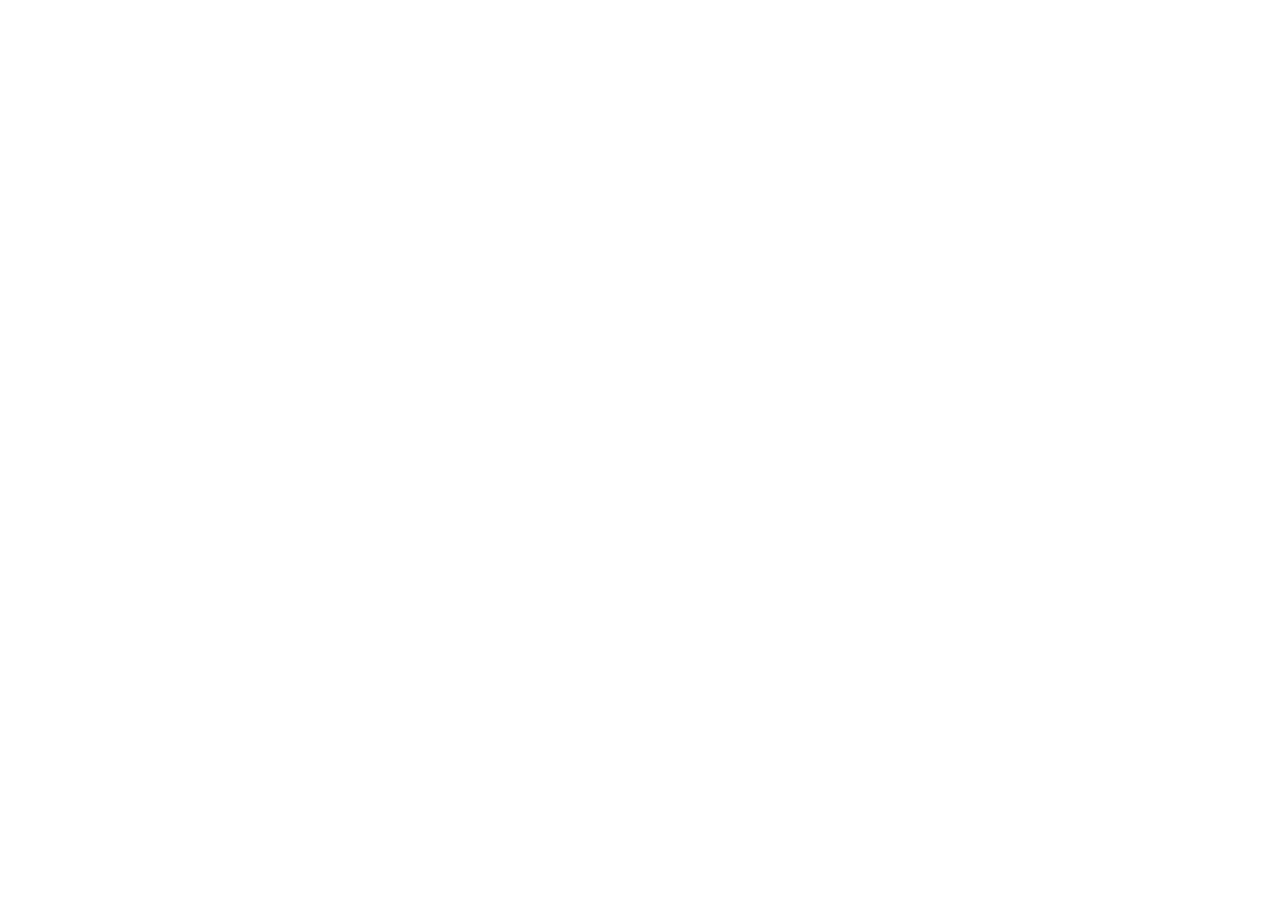
==== index.html @ 0db35cdd "Add files via upload" ====
<!doctype html>
<html lang="ko">
<head>
<meta charset="utf-8">
<meta name="viewport" content="width=device-width,initial-scale=1,viewport-fit=cover">
<title>Law-Kick</title>
<meta name="claude:viewport-fit-sides" content="cover">
<link rel="preconnect" href="https://fonts.googleapis.com">
<link rel="stylesheet" href="https://fonts.googleapis.com/css2?family=Do+Hyeon&family=Gowun+Dodum&family=IBM+Plex+Sans+KR:wght@400;500;700&display=swap">
<link rel="stylesheet" href="css/style.css">
</head>
<body>
<div id="app">
  <div class="toast" id="toast" role="status"></div>

  <!-- 로그인 -->
  <section class="screen" id="login" hidden>
    <form class="stack" style="gap:18px;padding-top:36px" id="loginForm" novalidate>
      <div class="brand">Law-Kick<small>계약서에 서명하기 전에, 먼저 한 번 겪어보기</small></div>
      <div class="field"><label for="liEmail">이메일</label><input type="email" id="liEmail" autocomplete="username" placeholder="you@example.com"></div>
      <div class="field"><label for="liPw">비밀번호</label><input type="password" id="liPw" autocomplete="current-password" placeholder="8자 이상"></div>
      <div class="err" id="liErr"></div>
      <button class="btn" type="submit">로그인</button>
      <p class="sub" style="text-align:center">처음이신가요? <button type="button" class="link" onclick="go('signup')">회원가입</button></p>
      <button type="button" class="btn line" onclick="guest()">가입 없이 둘러보기</button>
      <p class="proto">프로토타입이에요. 계정 정보는 서버가 아니라 이 브라우저에만 저장되고, 실제 서비스에서는 서버 인증으로 바뀌어요.</p>
    </form>
  </section>

  <!-- 회원가입 -->
  <section class="screen" id="signup" hidden>
    <form class="stack" style="gap:14px" id="signupForm" novalidate>
      <button type="button" class="back" onclick="go('login')">← 로그인</button>
      <h1>회원가입</h1>
      <div class="field"><label for="suNick">닉네임</label><input type="text" id="suNick" maxlength="10" placeholder="2~10자, 랭킹에 표시돼요"><div class="err" id="eNick"></div></div>
      <div class="field"><label for="suEmail">이메일</label><input type="email" id="suEmail" autocomplete="username"><div class="err" id="eEmail"></div></div>
      <div class="field"><label for="suPw">비밀번호</label><input type="password" id="suPw" autocomplete="new-password" placeholder="영문과 숫자를 섞어 8자 이상"><div class="err" id="ePw"></div></div>
      <div class="field"><label for="suPw2">비밀번호 확인</label><input type="password" id="suPw2" autocomplete="new-password"><div class="err" id="ePw2"></div></div>
      <label class="agree"><input type="checkbox" id="suAgree"><span>(필수) 이용약관과 개인정보 처리방침에 동의합니다.</span></label>
      <label class="agree"><input type="checkbox" id="suRank" checked><span>(선택) 랭킹에 닉네임과 경험치를 공개합니다.</span></label>
      <div class="err" id="eAgree"></div>
      <button class="btn" type="submit">가입하고 시작하기</button>
    </form>
  </section>

  <!-- 홈 -->
  <section class="screen" id="home" hidden>
    <div class="stack" style="gap:18px">
      <div class="row between"><div><p class="sub" id="hHello"></p><h1>오늘은 어떤 계약을<br>연습해 볼까요?</h1></div></div>
      <div class="hero">
        <div class="row between"><span class="disp" style="font-size:21px" id="hLv"></span><span class="sub" id="hDay"></span></div>
        <div class="meter"><i id="hBar"></i></div>
        <p class="sub" style="margin-top:6px" id="hNext"></p>
        <div class="stats">
          <div><b id="hXp"></b><span>경험치</span></div>
          <div><b id="hCoin"></b><span>킥 코인</span></div>
          <div><b id="hClear"></b><span>클리어 단계</span></div>
        </div>
      </div>
      <button class="next" id="hContinue"></button>
      <div class="row between"><h2>코스 선택</h2><span class="sub">3개 코스</span></div>
      <div class="stack" id="hCourses"></div>
      <p class="note">교육용 예시 시나리오예요. 법령 요약은 2026년 기준이며, 실제 사안은 전문가와 상담하세요.</p>
    </div>
  </section>

  <!-- 코스 -->
  <section class="screen" id="course" hidden>
    <div class="stack" style="gap:16px">
      <button class="back" onclick="go('home')">← 홈</button>
      <div><span class="label" id="cNo"></span><h1 id="cName"></h1><p class="sub" id="cSub"></p></div>
      <div class="stack" id="cChapters" style="gap:14px"></div>
    </div>
  </section>

  <!-- 스테이지 소개(만화) -->
  <section class="screen" id="stage" hidden>
    <div class="stack" style="gap:16px">
      <div class="row between"><button class="back" onclick="openCourse(cur.course)">← 코스</button>
        <div class="fsbar" aria-label="글자 크기"><span class="sub">글자</span><button onclick="fontStep(-1)" aria-label="글자 작게">가−</button><button onclick="fontStep(1)" aria-label="글자 크게">가+</button></div></div>
      <div><span class="label" id="sTag"></span><h1 id="sTitle"></h1></div>
      <div class="comic" id="sComic"></div>
      <div class="qcard"><b>문제</b><p style="margin-top:4px;font-weight:700" id="sQ"></p></div>
      <div class="card"><span class="label">푸는 방법</span><p style="margin-top:6px;font-size:14px">AI 진행자에게 질문할 수 있는 기회는 <b>10번</b>이에요. 스무고개처럼 물어보며 숨은 단서 2개를 찾고, 준비가 되면 답을 고르세요. 단서를 많이 찾고 질문을 아낄수록 보상이 커져요.</p></div>
      <button class="btn" onclick="startPlay()">질문 시작하기</button>
    </div>
  </section>

  <!-- 플레이 -->
  <section class="screen" id="play" hidden style="padding-bottom:180px">
    <div class="playhead">
      <div class="row between"><button class="back" onclick="go('stage',true)">← 만화 다시 보기</button><span class="sub" id="pLeft"></span></div>
      <div class="qtext" id="pQ"></div>
      <div class="qleft" id="pBar"></div>
      <div class="clues" id="pClues"></div>
    </div>
    <div class="chat" id="pChat" aria-live="polite"></div>
  </section>

  <!-- 답 고르기 -->
  <section class="screen" id="answer" hidden>
    <div class="stack" style="gap:12px">
      <button class="back" onclick="go('play',true)" id="aBack">← 질문으로 돌아가기</button>
      <div><span class="label">정답 고르기</span><h2 id="aQ" style="margin-top:4px"></h2></div>
      <div class="stack" id="aOpts" style="gap:10px"></div>
    </div>
  </section>

  <!-- 피드백 -->
  <section class="screen" id="feedback" hidden>
    <div class="stack" style="gap:14px">
      <div class="verdict" id="fVerdict"></div>
      <div class="card stack" id="fMine" style="gap:6px"></div>
      <div class="card stack" id="fExplain" style="gap:8px"></div>
      <div class="card stack" id="fLaws" style="gap:12px"></div>
      <div class="ai" id="fAi"></div>
      <div class="stack" id="fBtns" style="gap:10px"></div>
    </div>
  </section>

  <!-- 쇼츠 몰아보기 -->
  <section class="screen" id="shorts" hidden>
    <div class="stack" style="gap:16px">
      <div><h1>쇼츠 몰아보기</h1><p class="sub" style="margin-top:6px">챕터마다 시작 전에 보는 1분 배경지식이에요. 시작한 챕터의 쇼츠는 여기서 언제든 다시 볼 수 있어요.</p></div>
      <button class="btn hot" onclick="playAll()">열린 쇼츠 전체 이어보기</button>
      <div id="shList" class="stack" style="gap:18px"></div>
    </div>
  </section>

  <!-- 랭킹 -->
  <section class="screen" id="rank" hidden>
    <div class="stack" style="gap:16px">
      <div class="row between"><h1>랭킹</h1><span class="pill" id="rSrc"></span></div>
      <p class="sub" id="rDesc"></p>
      <div class="podium" id="rPodium"></div>
      <div class="card" id="rList" style="padding-block:6px"></div>
    </div>
  </section>

  <!-- 마이페이지 -->
  <section class="screen" id="my" hidden>
    <div class="stack" style="gap:14px">
      <div class="row between"><div><span class="label">마이페이지</span><h1 id="mNick"></h1><p class="sub" id="mEmail"></p></div><span class="pill gold" id="mDay"></span></div>
      <div class="kv">
        <div><span class="sub">레벨</span><b id="mLv"></b></div>
        <div><span class="sub">경험치</span><b id="mXp"></b></div>
        <div><span class="sub">킥 코인</span><b id="mCoin"></b></div>
        <div><span class="sub">클리어 단계</span><b id="mClear"></b></div>
      </div>
      <div class="card"><span class="label">획득 배지</span><div class="badges" id="mBadges" style="margin-top:8px"></div></div>
      <div class="card"><span class="label">진행한 시나리오</span><div id="mHist" style="margin-top:4px"></div></div>
      <button class="btn line" onclick="logout()">로그아웃</button>
      <button class="btn line" onclick="resetMe()" id="mReset">진행 기록 초기화</button>
    </div>
  </section>

  <div class="composer" id="composer" hidden>
    <div class="inner">
      <div class="chips" id="chips"></div>
      <form class="inputrow" id="askForm">
        <input id="askInput" autocomplete="off" placeholder="진행자에게 질문하기" maxlength="120" aria-label="진행자에게 질문">
        <button class="btn" type="submit" id="askBtn">질문</button>
      </form>
      <div class="mode" id="modeNote"></div>
    </div>
  </div>

  <nav class="tabbar" id="tabbar" hidden>
    <div class="inner">
      <button class="tab" data-t="home" onclick="go('home')"><svg viewBox="0 0 24 24"><path d="M3 11l9-7 9 7v9a1 1 0 0 1-1 1h-5v-6h-6v6H4a1 1 0 0 1-1-1z"/></svg>홈</button>
      <button class="tab" data-t="shorts" onclick="go('shorts')"><svg viewBox="0 0 24 24"><rect x="6" y="3" width="12" height="18" rx="3"/><path d="M10.5 9.5v5l4-2.5z"/></svg>쇼츠</button>
      <button class="tab" data-t="rank" onclick="go('rank')"><svg viewBox="0 0 24 24"><path d="M8 21V11H4v10zM14 21V5h-4v16zM20 21v-7h-4v7z"/></svg>랭킹</button>
      <button class="tab" data-t="my" onclick="go('my')"><svg viewBox="0 0 24 24"><circle cx="12" cy="8" r="4"/><path d="M4 21c1-4 4-6 8-6s7 2 8 6"/></svg>마이</button>
    </div>
  </nav>

  <div class="player" id="player" hidden></div>
  <div class="modal" id="modal" hidden></div>
</div>

<script src="js/data.js"></script>
<script src="js/app.js"></script>
</body>
</html>
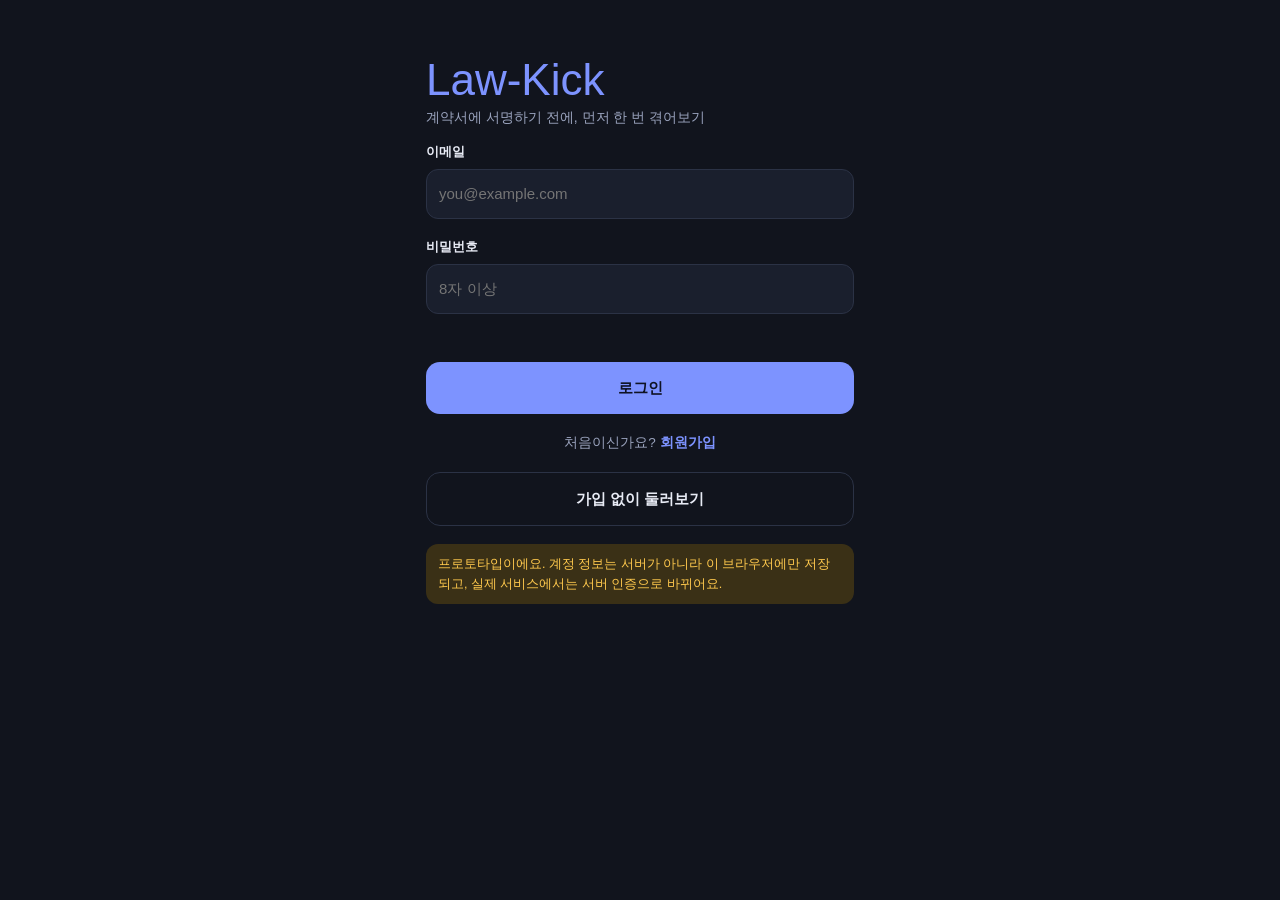
==== commit 7debc5f3: "Modify hero section visibility in index.html" ====
--- a/index.html
+++ b/index.html
@@ -47,10 +47,18 @@
   <section class="screen" id="home" hidden>
     <div class="stack" style="gap:18px">
       <div class="row between"><div><p class="sub" id="hHello"></p><h1>오늘은 어떤 계약을<br>연습해 볼까요?</h1></div></div>
-      <div class="hero">
-        <div class="row between"><span class="disp" style="font-size:21px" id="hLv"></span><span class="sub" id="hDay"></span></div>
-        <div class="meter"><i id="hBar"></i></div>
+      <div class="hero" hidden>
+        <div class="row between">
+          <span class="disp" style="font-size:21px" id="hLv"></span>
+          <span class="sub" id="hDay"></span>
+        </div>
+
+        <div class="meter">
+          <i id="hBar"></i>
+        </div>
+
         <p class="sub" style="margin-top:6px" id="hNext"></p>
+
         <div class="stats">
           <div><b id="hXp"></b><span>경험치</span></div>
           <div><b id="hCoin"></b><span>킥 코인</span></div>
--- a/css/style.css
+++ b/css/style.css
@@ -0,0 +1,335 @@
+/* 한 손 모바일 앱: 하단 탭 4개, 카드 대신 여백과 굵은 제목으로 위계, 만화 패널은 세로 웹툰 문법 */
+:root{
+  --bg:#eef1f7; --card:#ffffff; --ink:#1b2133; --sub:#5d6683; --line:#dde2ee;
+  --brand:#2f4bd6; --brand-soft:#e3e8ff; --on-brand:#ffffff;
+  --hot:#f25c2e; --hot-soft:#ffece4;
+  --good:#138a55; --good-soft:#dff4ea; --bad:#d23c44; --bad-soft:#fde8e9;
+  --gold:#c98a00; --gold-soft:#fff3d1;
+  --clue:#fff2cc; --clue-ink:#7a5600;
+  --me:#2f4bd6; --bot:#ffffff;
+  --sc-sky:#cfe0ff; --sc-wall:#f3ede4; --sc-floor:#e2d6c4; --sc-acc:#9fb3e8; --sc-win:#ffffff; --sc-dark:#24305a; --sc-desk:#c9a57c; --sc-shelf:#e9eef8;
+  --panel-line:#1b2133;
+  --display:"Do Hyeon","Apple SD Gothic Neo","Malgun Gothic",sans-serif;
+  --body:"IBM Plex Sans KR","Apple SD Gothic Neo","Malgun Gothic",sans-serif;
+  --comic:"Gowun Dodum","Apple SD Gothic Neo","Malgun Gothic",sans-serif;
+  --fs:15px;
+}
+@media (prefers-color-scheme: light){:root:not([data-theme="dark"]){
+  --bg:#11141d; --card:#1a1f2d; --ink:#e8ebf5; --sub:#9aa3bd; --line:#2b3245;
+  --brand:#7d93ff; --brand-soft:#232c4d; --on-brand:#0f1324;
+  --hot:#ff8a63; --hot-soft:#3a2219; --good:#4cc78f; --good-soft:#173328; --bad:#ff7b80; --bad-soft:#3a1d20;
+  --gold:#ffc94d; --gold-soft:#3a3016; --clue:#3a3016; --clue-ink:#ffd77a; --me:#5f78ff; --bot:#232a3c;
+  --sc-sky:#2b3a66; --sc-wall:#3a3631; --sc-floor:#4a3f33; --sc-acc:#46598f; --sc-win:#c9d6ff; --sc-dark:#0c1124; --sc-desk:#6e5638; --sc-shelf:#2a3247;
+  --panel-line:#8d97b5; color-scheme:dark}}
+:root[data-theme="light"]{
+  --bg:#11141d; --card:#1a1f2d; --ink:#e8ebf5; --sub:#9aa3bd; --line:#2b3245;
+  --brand:#7d93ff; --brand-soft:#232c4d; --on-brand:#0f1324;
+  --hot:#ff8a63; --hot-soft:#3a2219; --good:#4cc78f; --good-soft:#173328; --bad:#ff7b80; --bad-soft:#3a1d20;
+  --gold:#ffc94d; --gold-soft:#3a3016; --clue:#3a3016; --clue-ink:#ffd77a; --me:#5f78ff; --bot:#232a3c;
+  --sc-sky:#2b3a66; --sc-wall:#3a3631; --sc-floor:#4a3f33; --sc-acc:#46598f; --sc-win:#c9d6ff; --sc-dark:#0c1124; --sc-desk:#6e5638; --sc-shelf:#2a3247;
+  --panel-line:#8d97b5; color-scheme:dark}
+*{box-sizing:border-box}
+[hidden]{display:none!important}
+html,body{height:100%}
+body{margin:0;background:var(--bg);color:var(--ink);font-family:var(--body);font-size:var(--fs);line-height:1.6}
+button,input{font:inherit;color:inherit}
+#app{max-width:460px;margin:0 auto;min-height:100%;position:relative}
+.screen{padding-left:max(16px,env(safe-area-inset-left,0px));padding-right:max(16px,env(safe-area-inset-right,0px));padding-block:22px 110px}
+h1,h2,h3,.disp{font-family:var(--display);font-weight:400;letter-spacing:.01em;text-wrap:balance;margin:0}
+h1{font-size:28px;line-height:1.2} h2{font-size:21px;line-height:1.3} h3{font-size:18px;line-height:1.3}
+p{margin:0}
+.sub{color:var(--sub);font-size:.9em}
+.stack{display:flex;flex-direction:column;gap:12px}
+.row{display:flex;align-items:center;gap:10px}
+.between{justify-content:space-between}
+.grow{flex:1;min-width:0}
+.card{background:var(--card);border:1px solid var(--line);border-radius:16px;padding:16px}
+.label{font-size:11.5px;font-weight:700;letter-spacing:.08em;color:var(--sub)}
+.btn{display:block;width:100%;border:0;border-radius:14px;padding:14px 16px;font-weight:700;font-size:15px;background:var(--brand);color:var(--on-brand);cursor:pointer;text-align:center}
+.btn.soft{background:var(--brand-soft);color:var(--brand)}
+.btn.line{background:transparent;border:1px solid var(--line);color:var(--ink)}
+.btn.hot{background:var(--hot);color:#fff}
+.btn:disabled{opacity:.45;cursor:default}
+.link{background:none;border:0;padding:0;color:var(--brand);font-weight:700;cursor:pointer}
+.back{background:none;border:0;padding:0;color:var(--sub);font-size:14px;cursor:pointer}
+:focus-visible{outline:3px solid var(--hot);outline-offset:2px}
+.pill{display:inline-block;font-size:12px;font-weight:700;padding:4px 9px;border-radius:99px;background:var(--brand-soft);color:var(--brand);white-space:nowrap}
+.pill.good{background:var(--good-soft);color:var(--good)} .pill.gold{background:var(--gold-soft);color:var(--gold)} .pill.mute{background:var(--line);color:var(--sub)}
+
+/* 인증 */
+.brand{font-family:var(--display);font-size:44px;line-height:1;color:var(--brand)}
+.brand small{display:block;font-family:var(--body);font-size:14px;color:var(--sub);margin-top:8px;font-weight:500}
+.field{display:flex;flex-direction:column;gap:6px}
+.field label{font-size:13px;font-weight:700}
+.field input[type=text],.field input[type=email],.field input[type=password]{border:1px solid var(--line);background:var(--card);border-radius:12px;padding:12px;font-size:15px;width:100%}
+.err{color:var(--bad);font-size:12.5px;min-height:1em}
+.agree{display:flex;gap:8px;align-items:flex-start;font-size:13.5px}
+.agree input{width:18px;height:18px;margin-top:3px;flex:none}
+.proto{background:var(--gold-soft);color:var(--gold);border-radius:12px;padding:10px 12px;font-size:12.5px}
+
+/* 홈 */
+.hero{background:var(--brand);color:var(--on-brand);border-radius:20px;padding:18px}
+.hero .sub{color:inherit;opacity:.8}
+.meter{height:8px;border-radius:99px;background:rgba(255,255,255,.28);overflow:hidden;margin-top:10px}
+.meter i{display:block;height:100%;background:currentColor;border-radius:99px;transition:width .4s}
+.stats{display:grid;grid-template-columns:repeat(3,minmax(0,1fr));gap:8px;margin-top:14px;font-variant-numeric:tabular-nums}
+.stats div{background:rgba(255,255,255,.14);border-radius:12px;padding:8px 10px}
+.stats b{display:block;font-size:18px}
+.stats span{font-size:11.5px;opacity:.85}
+.course{display:grid;grid-template-columns:56px 1fr auto;gap:12px;align-items:center;width:100%;text-align:left;cursor:pointer;background:var(--card);border:1px solid var(--line);border-radius:18px;padding:14px}
+.course .mk{width:56px;height:56px;border-radius:16px;display:grid;place-items:center;font-family:var(--display);font-size:20px;background:var(--brand-soft);color:var(--brand)}
+.course b{display:block;font-size:16.5px}
+.mini{height:6px;border-radius:99px;background:var(--line);overflow:hidden;margin-top:8px}
+.mini i{display:block;height:100%;background:var(--brand)}
+.next{display:flex;gap:12px;align-items:center;background:var(--hot-soft);border-radius:19px;padding:18px;cursor:pointer;width:100%;border:1px solid #E85B2A; box-shadow: 0 3px 14px rgba(31, 48, 90, .045);text-align:left;transition: transform .15s, box-shadow .15s;}
+.next .go{margin-left:auto;font-weight:700;color:var(--hot);white-space:nowrap}
+
+/* 코스 지도 */
+.chap{background:var(--card);border:1px solid var(--line);border-radius:18px;padding:16px}
+.chap.locked{opacity:.6}
+.path{display:flex;flex-direction:column;gap:0;margin-top:12px}
+.node{display:grid;grid-template-columns:44px 1fr auto;gap:12px;align-items:center;padding:8px 0;width:100%;background:none;border:0;text-align:left;cursor:pointer;position:relative}
+.node:disabled{cursor:default}
+.node .dot{width:44px;height:44px;border-radius:50%;display:grid;place-items:center;font-family:var(--display);font-size:18px;border:2px solid var(--line);background:var(--card);color:var(--sub);position:relative;z-index:1}
+.node.open .dot{border-color:var(--brand);color:var(--brand)}
+.node.clear .dot{background:var(--good);border-color:var(--good);color:#fff}
+.node:not(:last-child)::after{content:"";position:absolute;left:21px;top:52px;bottom:-8px;width:2px;background:var(--line)}
+.shortbtn{display:flex;align-items:center;gap:8px;background:var(--brand-soft);color:var(--brand);border:0;border-radius:12px;padding:9px 12px;font-weight:700;font-size:13.5px;cursor:pointer}
+
+/* 만화 */
+.comic{display:flex;flex-direction:column;gap:14px}
+.panel{margin:0;background:var(--card);border:2px solid var(--panel-line);border-radius:6px;overflow:hidden}
+.panel .cap{background:var(--ink);color:var(--bg);font-family:var(--comic);font-size:calc(var(--fs) - 1px);padding:8px 12px;line-height:1.5}
+.panel svg{display:block;width:100%;height:auto}
+.bubbles{display:flex;flex-direction:column;gap:8px;padding:12px}
+.bub{position:relative;max-width:88%;font-family:var(--comic);font-size:calc(var(--fs) + 1px);line-height:1.55;background:var(--card);border:2px solid var(--panel-line);border-radius:18px;padding:9px 13px}
+.bub b{display:block;font-family:var(--body);font-size:11.5px;color:var(--sub);margin-bottom:1px}
+.bub.l{align-self:flex-start;border-top-left-radius:4px}
+.bub.r{align-self:flex-end;border-top-right-radius:4px}
+.bub.think{border-style:dashed}
+.fsbar{display:flex;gap:6px;align-items:center}
+.fsbar button{border:1px solid var(--line);background:var(--card);border-radius:10px;padding:4px 10px;cursor:pointer;font-weight:700}
+.qcard{background:var(--hot-soft);border-radius:16px;padding:14px}
+.qcard b{color:var(--hot)}
+
+/* 플레이 */
+.playhead{position:sticky;top:env(safe-area-inset-top,0px);z-index:5;background:var(--bg);padding-block:12px 8px;margin-top:-12px}
+.qtext{font-weight:700;font-size:14.5px;background:var(--card);border:1px solid var(--line);border-radius:12px;padding:10px 12px;margin-top:8px}
+.qleft{display:flex;gap:3px;margin-top:8px}
+.qleft i{flex:1;height:6px;border-radius:99px;background:var(--brand)}
+.qleft i.used{background:var(--line)}
+.clues{display:grid;grid-template-columns:repeat(2,minmax(0,1fr));gap:6px;margin-top:8px}
+.clue{font-size:12.5px;line-height:1.35;border-radius:10px;padding:8px 10px;background:var(--card);border:1px dashed var(--line);color:var(--sub)}
+.clue.on{background:var(--clue);border:1px solid transparent;color:var(--clue-ink);font-weight:700}
+.chat{display:flex;flex-direction:column;gap:10px;margin-top:12px}
+.msg{max-width:86%;padding:10px 13px;border-radius:16px;font-size:14.5px;white-space:pre-wrap;word-break:keep-all;overflow-wrap:anywhere}
+.msg.bot{background:var(--bot);border:1px solid var(--line);border-top-left-radius:4px;align-self:flex-start}
+.msg.me{background:var(--me);color:#fff;border-top-right-radius:4px;align-self:flex-end}
+.msg.sys{align-self:center;background:var(--clue);color:var(--clue-ink);font-size:12.5px;font-weight:700;border-radius:99px;padding:5px 12px}
+.msg .who{display:block;font-size:11.5px;font-weight:700;color:var(--sub);margin-bottom:2px}
+.typing{opacity:.6}
+.composer{position:fixed;left:0;right:0;bottom:0;z-index:8;background:var(--bg);border-top:1px solid var(--line);padding-left:max(12px,env(safe-area-inset-left,0px));padding-right:max(12px,env(safe-area-inset-right,0px));padding-top:8px;padding-bottom:calc(10px + env(safe-area-inset-bottom,0px))}
+.composer .inner{max-width:436px;margin:0 auto;display:flex;flex-direction:column;gap:8px}
+.chips{display:flex;gap:6px;overflow-x:auto;padding-bottom:2px;scrollbar-width:none}
+.chip{flex:none;border:1px solid var(--line);background:var(--card);border-radius:99px;padding:6px 11px;font-size:12.5px;cursor:pointer}
+.chip.go{background:var(--hot);border-color:var(--hot);color:#fff;font-weight:700}
+.chip.gold{background:var(--gold-soft);border-color:transparent;color:var(--gold);font-weight:700}
+.inputrow{display:flex;gap:8px}
+.inputrow input{flex:1;min-width:0;border:1px solid var(--line);background:var(--card);border-radius:12px;padding:11px 12px;font-size:15px}
+.inputrow .btn{width:auto;padding:0 16px}
+.mode{font-size:11.5px;color:var(--sub);text-align:center}
+
+/* 답/피드백 */
+.opt{display:block;width:100%;text-align:left;background:var(--card);border:2px solid var(--line);border-radius:14px;padding:13px 14px;font-size:14.5px;cursor:pointer}
+.opt:disabled{cursor:default}
+.opt.right{border-color:var(--good);background:var(--good-soft)}
+.opt.wrong{border-color:var(--bad);background:var(--bad-soft)}
+.verdict{border-radius:18px;padding:18px;text-align:center}
+.verdict.ok{background:var(--good-soft);color:var(--good)} .verdict.no{background:var(--bad-soft);color:var(--bad)}
+.verdict .disp{font-size:30px}
+.law{border-left:3px solid var(--brand);padding:2px 0 2px 12px}
+.law b{display:block;font-size:14px}
+.law p{font-size:13.5px;color:var(--sub)}
+.ai{border:1px solid var(--brand);border-radius:16px;padding:16px;background:var(--card)}
+.ai ul{margin:6px 0 0;padding-left:18px}
+.ai li{margin-bottom:4px}
+.skel{height:12px;border-radius:6px;background:var(--line);margin-top:8px;animation:pulse 1.2s infinite}
+@keyframes pulse{50%{opacity:.4}}
+
+/* 쇼츠 몰아보기 */
+.sgrid{display:grid;grid-template-columns:repeat(3,minmax(0,1fr));gap:8px}
+.thumb{aspect-ratio:9/16;max-width:100%;border:0;border-radius:12px;padding:10px 8px;color:#fff;text-align:left;display:flex;flex-direction:column;justify-content:space-between;cursor:pointer;position:relative;overflow:hidden}
+.thumb b{font-family:var(--display);font-weight:400;font-size:15px;line-height:1.25}
+.thumb small{font-size:10.5px;opacity:.85}
+.thumb.lock{filter:grayscale(1);opacity:.55}
+.thumb .seen{position:absolute;top:8px;right:8px;font-size:10px;background:rgba(0,0,0,.35);padding:2px 6px;border-radius:99px}
+.c-jeonse{background:linear-gradient(160deg,#2f4bd6,#1a2a7a)} .c-work{background:linear-gradient(160deg,#e0663f,#8f2f17)} .c-used{background:linear-gradient(160deg,#16936a,#0b4a35)}
+
+/* 랭킹 */
+.rank{display:grid;grid-template-columns:36px 1fr auto;gap:10px;align-items:center;padding:10px 0;border-bottom:1px solid var(--line);font-variant-numeric:tabular-nums}
+.rank:last-child{border-bottom:0}
+.rank .no{font-family:var(--display);font-size:20px;text-align:center;color:var(--sub)}
+.rank.top .no{color:var(--gold)}
+.rank.mine{background:var(--brand-soft);border-radius:12px;padding-inline:8px;border-bottom-color:transparent}
+.podium{display:grid;grid-template-columns:repeat(3,minmax(0,1fr));gap:8px;align-items:end;text-align:center}
+.podium div{background:var(--card);border:1px solid var(--line);border-radius:14px;padding:10px 6px}
+.podium .p1{padding-block:20px;border-color:var(--gold)}
+.podium b{display:block;font-family:var(--display);font-weight:400;font-size:24px;color:var(--gold)}
+.podium span{display:block;overflow:hidden;text-overflow:ellipsis;white-space:nowrap}
+
+/* 마이 */
+.kv{display:grid;grid-template-columns:repeat(2,minmax(0,1fr));gap:8px;font-variant-numeric:tabular-nums}
+.kv div{background:var(--card);border:1px solid var(--line);border-radius:14px;padding:12px}
+.kv b{display:block;font-size:22px;font-family:var(--display);font-weight:400}
+.badges{display:flex;gap:8px;flex-wrap:wrap}
+.badge{font-size:12.5px;font-weight:700;padding:6px 10px;border-radius:99px;background:var(--gold-soft);color:var(--gold)}
+.hist{display:grid;grid-template-columns:1fr auto;gap:8px;align-items:center;padding:9px 0;border-bottom:1px solid var(--line)}
+.hist:last-child{border-bottom:0}
+
+/* 탭바 */
+.tabbar{position:fixed;left:0;right:0;bottom:0;z-index:7;background:var(--card);border-top:1px solid var(--line);padding-bottom:env(safe-area-inset-bottom,0px);padding-left:env(safe-area-inset-left,0px);padding-right:env(safe-area-inset-right,0px)}
+.tabbar .inner{max-width:460px;margin:0 auto;display:grid;grid-template-columns:repeat(4,1fr)}
+.tab{background:none;border:0;padding:9px 0 11px;font-size:11.5px;color:var(--sub);cursor:pointer;display:flex;flex-direction:column;align-items:center;gap:3px}
+.tab svg{width:22px;height:22px;stroke:currentColor;fill:none;stroke-width:1.8;stroke-linecap:round;stroke-linejoin:round}
+.tab[aria-current="page"]{color:var(--brand);font-weight:700}
+
+/* 쇼츠 플레이어 (단일 다크 룩) */
+.player{position:fixed;inset:0;z-index:30;background:#05070d;display:flex;align-items:center;justify-content:center;padding-top:env(safe-area-inset-top,0px);padding-bottom:env(safe-area-inset-bottom,0px)}
+.reel{position:relative;height:100%;max-height:860px;aspect-ratio:9/16;max-width:100%;overflow:hidden;color:#fff}
+@media (max-aspect-ratio:9/16){.reel{width:100%;height:auto}}
+.reel .bars{position:absolute;top:12px;left:12px;right:12px;display:flex;gap:4px;z-index:3}
+.reel .bars i{flex:1;height:3px;border-radius:2px;background:rgba(255,255,255,.3);overflow:hidden}
+.reel .bars i span{display:block;height:100%;width:0;background:#fff}
+.reel .top{position:absolute;top:24px;left:14px;right:14px;display:flex;justify-content:space-between;align-items:center;z-index:3;font-size:12.5px}
+.reel .top button{background:rgba(0,0,0,.35);border:0;color:#fff;border-radius:99px;padding:6px 11px;font-size:12.5px;font-weight:700;cursor:pointer}
+.slide{position:absolute;inset:0;display:flex;flex-direction:column;justify-content:center;padding:70px 26px 120px;gap:16px}
+.slide .k{font-size:13px;font-weight:700;letter-spacing:.06em;opacity:.85}
+.slide .big{font-family:var(--display);font-size:clamp(30px,9vw,44px);line-height:1.15;white-space:pre-line}
+.slide .body{font-size:16px;line-height:1.6;opacity:.95}
+.slide .viz{display:flex;flex-wrap:wrap;gap:8px}
+.slide .viz span{background:rgba(255,255,255,.16);border:1px solid rgba(255,255,255,.35);border-radius:10px;padding:7px 11px;font-weight:700;font-size:14px}
+.slide>*{animation:rise .5s both}
+.slide .big{animation-delay:.08s} .slide .body{animation-delay:.18s} .slide .viz{animation-delay:.28s}
+@keyframes rise{from{opacity:0;transform:translateY(14px)}to{opacity:1;transform:none}}
+.reel .tapL,.reel .tapR{position:absolute;top:60px;bottom:110px;width:40%;z-index:2;background:none;border:0;cursor:pointer}
+.reel .tapL{left:0}.reel .tapR{right:0}
+.reel .bottom{position:absolute;left:16px;right:16px;bottom:22px;z-index:3;display:flex;flex-direction:column;gap:8px}
+.reel .bottom .btn{background:#fff;color:#111}
+.reel .ctrl{display:flex;justify-content:space-between;font-size:12.5px;opacity:.9}
+.reel .ctrl button{background:none;border:0;color:#fff;font-weight:700;cursor:pointer;padding:4px}
+.reel .wm{position:absolute;right:16px;bottom:100px;font-family:var(--display);font-size:14px;opacity:.6;z-index:2}
+
+/* 보상 모달 */
+.modal{position:fixed;inset:0;z-index:25;background:rgba(10,14,28,.55);display:flex;align-items:center;justify-content:center;padding:24px}
+.modal .box{background:var(--card);border-radius:22px;padding:22px;max-width:340px;width:100%;text-align:center;display:flex;flex-direction:column;gap:12px;animation:pop .35s both}
+@keyframes pop{from{transform:scale(.85);opacity:0}to{transform:none;opacity:1}}
+.rewards{display:flex;justify-content:center;gap:10px;flex-wrap:wrap}
+.rewards span{background:var(--gold-soft);color:var(--gold);font-weight:700;border-radius:12px;padding:8px 12px;font-variant-numeric:tabular-nums}
+.toast{position:fixed;left:50%;top:calc(14px + env(safe-area-inset-top,0px));transform:translate(-50%,-90px);background:var(--ink);color:var(--bg);padding:9px 16px;border-radius:99px;font-size:13.5px;font-weight:700;transition:transform .3s;z-index:40}
+.toast.show{transform:translate(-50%,0)}
+.note{font-size:12px;color:var(--sub);text-align:center}
+@media (prefers-reduced-motion: reduce){*{transition:none!important;animation:none!important}}
+
+
+
+/* 클릭 가능한 요소 */
+button,
+a,
+.course,
+.next,
+.node,
+.chap:not(.locked),
+.shortbtn,
+.thumb:not(.lock),
+.opt,
+.chip,
+.hist,
+.tab,
+.fsbar button,
+.reel button,
+.modal button {
+  -webkit-tap-highlight-color: transparent;
+  transition: transform .15s ease;
+}
+
+/* 터치 시 살짝 축소 */
+button:active:not(:disabled),
+a:active,
+.course:active,
+.next:active,
+.node:active:not(:disabled),
+.chap:not(.locked):active,
+.shortbtn:active,
+.thumb:not(.lock):active,
+.opt:active:not(:disabled),
+.chip:active,
+.hist:active,
+.tab:active,
+.fsbar button:active,
+.reel button:active,
+.modal button:active {
+  transform: scale(.985);
+}
+
+/* 비활성 요소 */
+button:disabled,
+.node:disabled,
+.chap.locked {
+  cursor: default;
+  transform: none;
+}
+
+/* 모바일 터치 최적화 */
+button,
+a,
+.course,
+.next,
+.node,
+.opt,
+.chip,
+.thumb {
+  user-select: none;
+  -webkit-user-select: none;
+}
+
+/* 모션 최소화 설정 */
+@media (prefers-reduced-motion: reduce) {
+  button,
+  a,
+  .course,
+  .next,
+  .node,
+  .chap,
+  .shortbtn,
+  .thumb,
+  .opt,
+  .chip,
+  .hist,
+  .tab {
+    transition: none !important;
+  }
+}
+
+/* 코스 SVG 아이콘 */
+.course .mk {
+  width: 53px;
+  height: 53px;
+  display: flex;
+  align-items: center;
+  justify-content: center;
+  flex-shrink: 0;
+}
+
+.course .mk svg {
+  width: 30px;
+  height: 30px;
+  display: block;
+}
+
+.course-divider {
+  width: 100%;
+  height: 2px;
+  background: var(--line);
+  margin: 8px 0 14px;
+  border-radius: 2px;
+}
